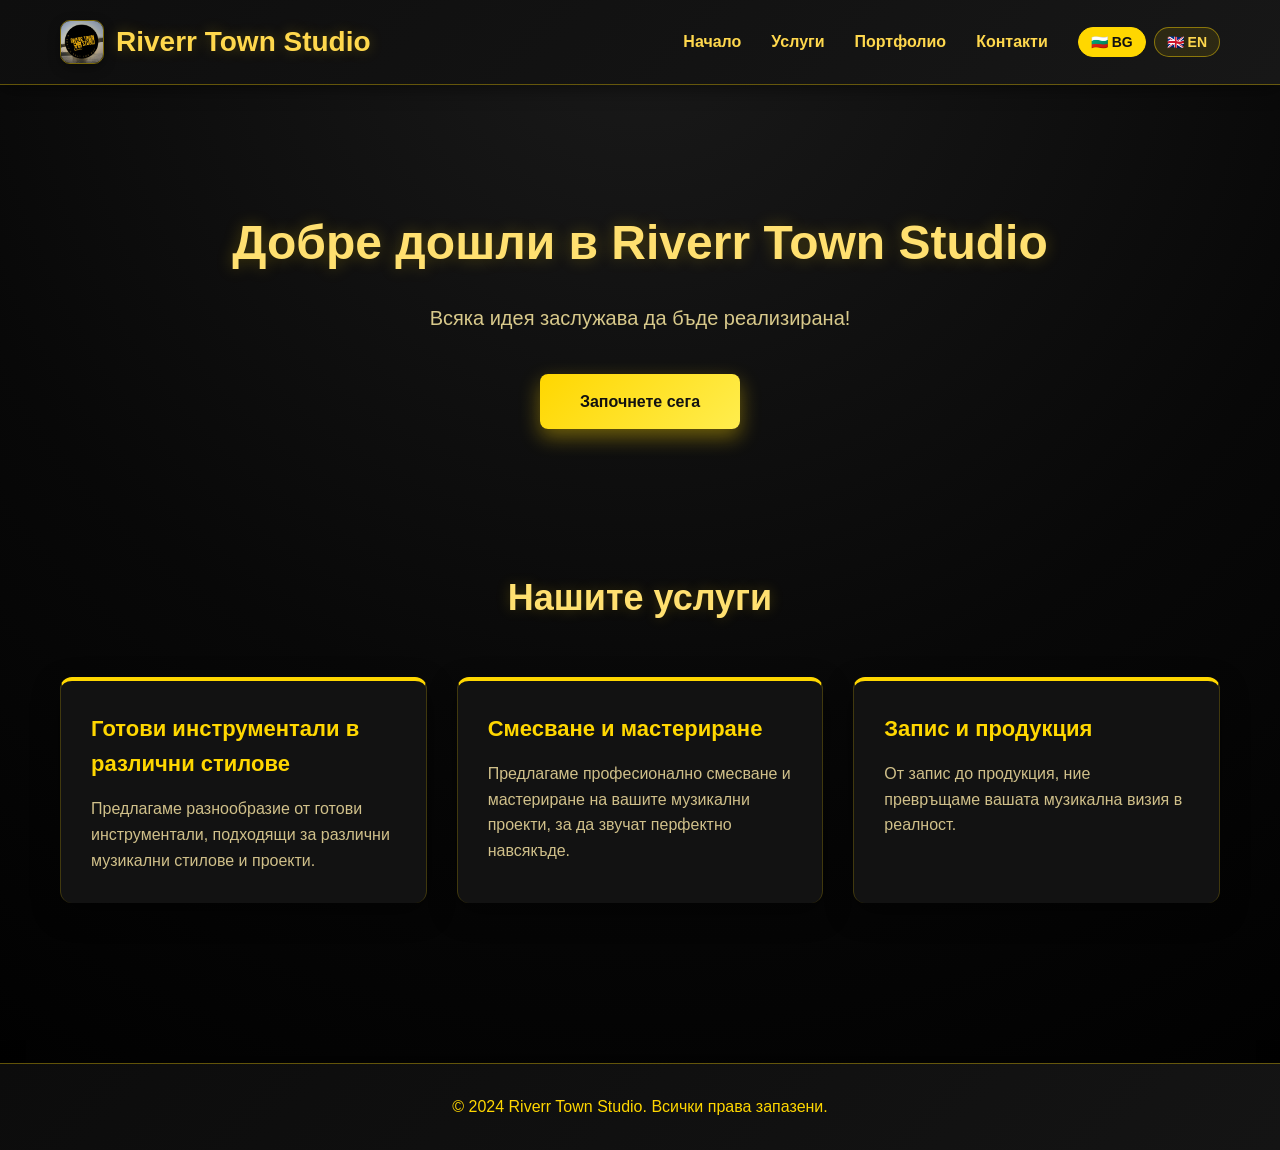
==== index.html @ 00ac1f30 "Add files via upload" ====
<!DOCTYPE html>
<html lang="bg">
<head>
    <meta charset="UTF-8">
    <meta name="viewport" content="width=device-width, initial-scale=1.0">
    <title>Riverr Town Studio</title>
    <link rel="stylesheet" href="styles.css">
    <style>
        .hero {
            max-width: 1200px;
            margin: 60px auto 0;
            padding: 60px 20px;
            text-align: center;
        }

        .hero h1 {
            font-size: 48px;
            margin-bottom: 20px;
            color: #ffe070;
            text-shadow: 0 0 16px rgba(255, 215, 0, 0.25);
        }

        .hero p {
            font-size: 20px;
            color: #d8c98b;
            margin-bottom: 40px;
        }

        .cta-button {
            display: inline-block;
            background: linear-gradient(135deg, #ffd700 0%, #ffed4e 100%);
            color: #111;
            padding: 15px 40px;
            border-radius: 8px;
            text-decoration: none;
            font-weight: bold;
            font-size: 16px;
            box-shadow: 0 8px 20px rgba(255, 215, 0, 0.4);
            transition: transform 0.3s ease, box-shadow 0.3s ease;
            border: none;
            cursor: pointer;
        }

        .cta-button:hover {
            transform: translateY(-3px);
            box-shadow: 0 12px 30px rgba(255, 215, 0, 0.6);
        }

        .features {
            max-width: 1200px;
            margin: 80px auto;
            padding: 0 20px;
        }

        .features h2 {
            text-align: center;
            font-size: 36px;
            margin-bottom: 50px;
            color: #ffe070;
            text-shadow: 0 0 14px rgba(255, 215, 0, 0.22);
        }

        .feature-grid {
            display: grid;
            grid-template-columns: repeat(auto-fit, minmax(120px, 1fr));
            gap: 30px;
            max-width: 1200px;
            margin: 0 auto;
        }

        .feature-card {
            background: #121212;
            padding: 30px;
            border-radius: 12px;
            box-shadow: 0 10px 28px rgba(0, 0, 0, 0.45);
            transition: transform 0.3s ease, box-shadow 0.3s ease;
            border-top: 4px solid #ffd700;
            border-left: 1px solid rgba(255, 215, 0, 0.2);
            border-right: 1px solid rgba(255, 215, 0, 0.2);
        }

        .feature-card:hover {
            transform: translateY(-8px);
            box-shadow: 0 15px 40px rgba(255, 215, 0, 0.3);
        }

        .feature-card h3 {
            color: #ffd700;
            margin-bottom: 15px;
            font-size: 22px;
        }

        .feature-card p {
            color: #d0c08a;
            font-size: 16px;
        }
    </style>
</head>
<body>
    <header>
        <nav>
            <div class="logo">
                <img src="logo.png" alt="Riverr Town Studio logo">
                <span>Riverr Town Studio</span>
            </div>
            <ul>
                <li><a href="index.html" data-i18n="nav_home">Начало</a></li>
                <li><a href="index.html#services" data-i18n="nav_services">Услуги</a></li>
                <li><a href="portfolio.html" data-i18n="nav_portfolio">Портфолио</a></li>
                <li><a href="contacts.html" data-i18n="nav_contact">Контакти</a></li>
                <li class="language-switch" aria-label="Избор на език / Language selection">
                    <button class="lang-btn active" data-lang="bg" type="button">🇧🇬 BG</button>
                    <button class="lang-btn" data-lang="en" type="button">🇬🇧 EN</button>
                </li>
            </ul>
        </nav>
    </header>

    <section class="hero" id="home">
        <h1 data-i18n="hero_title">Добре дошли в Riverr Town Studio</h1>
        <p data-i18n="hero_subtitle">Всяка идея заслужава да бъде реализирана!</p>
        <a class="cta-button" data-i18n="hero_cta" href="shop.html">Започнете сега</a>
    </section>

    <section class="features" id="services">
        <h2 data-i18n="services_title">Нашите услуги</h2>
        <div class="feature-grid">
            <div class="feature-card">
                <h3 data-i18n="feature_1_title">Готови инструментали в различни стилове</h3>
                <p data-i18n="feature_1_text">Предлагаме разнообразие от готови инструментали, подходящи за различни музикални стилове и проекти.</p>
            </div>
            <div class="feature-card">
                <h3 data-i18n="feature_2_title">Смесване и мастериране</h3>
                <p data-i18n="feature_2_text">Предлагаме професионално смесване и мастериране на вашите музикални проекти, за да звучат перфектно навсякъде.</p>
            </div>
            <div class="feature-card">
                <h3 data-i18n="feature_3_title">Запис и продукция</h3>
                <p data-i18n="feature_3_text">От запис до продукция, ние превръщаме вашата музикална визия в реалност.</p>
            </div>
        </div>
    </section>

    <footer>
        <p data-i18n="footer_text">&copy; 2024 Riverr Town Studio. Всички права запазени.</p>
    </footer>

    <script>
        const translations = {
            bg: {
                nav_home: "Начало",
                nav_services: "Услуги",
                nav_portfolio: "Портфолио",
                nav_contact: "Контакти",
                hero_title: "Добре дошли в Riverr Town Studio",
                hero_subtitle: "Всяка идея заслужава да бъде реализирана!",
                hero_cta: "Започнете сега",
                services_title: "Нашите услуги",
                feature_1_title: "Готови инструментали в различни стилове",
                feature_1_text: "Предлагаме разнообразие от готови инструментали, подходящи за различни музикални стилове и проекти.",
                feature_2_title: "Смесване и мастериране",
                feature_2_text: "Предлагаме професионално смесване и мастериране на вашите музикални проекти, за да звучат перфектно навсякъде.",
                feature_3_title: "Запис и продукция",
                feature_3_text: "От запис до продукция, ние превръщаме вашата музикална визия в реалност.",
                footer_text: "&copy; 2024 Riverr Town Studio. Всички права запазени.",
                page_title: "Riverr Town Studio"
            },
            en: {
                nav_home: "Home",
                nav_services: "Services",
                nav_portfolio: "Portfolio",
                nav_contact: "Contact",
                hero_title: "Welcome to Riverr Town Studio",
                hero_subtitle: "Every idea deserves to be brought to life!",
                hero_cta: "Get Started",
                services_title: "Our Services",
                feature_1_title: "Ready-Made Instrumentals in Various Styles",
                feature_1_text: "We offer a diverse range of ready-made instrumentals suitable for different music genres and creative projects.",
                feature_2_title: "Mixing and Mastering",
                feature_2_text: "We provide professional mixing and mastering for your music projects, so they sound perfect everywhere.",
                feature_3_title: "Recording and Production",
                feature_3_text: "From recording to production, we turn your musical vision into reality.",
                footer_text: "&copy; 2024 Riverr Town Studio. All rights reserved.",
                page_title: "Riverr Town Studio"
            }
        };

        const languageButtons = document.querySelectorAll('.lang-btn');
        const translatableElements = document.querySelectorAll('[data-i18n]');

        function setLanguage(lang) {
            const selectedLanguage = translations[lang] ? lang : 'bg';

            translatableElements.forEach((element) => {
                const key = element.getAttribute('data-i18n');
                if (translations[selectedLanguage][key]) {
                    element.innerHTML = translations[selectedLanguage][key];
                }
            });

            document.documentElement.lang = selectedLanguage;
            document.title = translations[selectedLanguage].page_title;
            localStorage.setItem('riverrtown-language', selectedLanguage);

            languageButtons.forEach((button) => {
                button.classList.toggle('active', button.dataset.lang === selectedLanguage);
            });
        }

        languageButtons.forEach((button) => {
            button.addEventListener('click', () => {
                setLanguage(button.dataset.lang);
            });
        });

        setLanguage(localStorage.getItem('riverrtown-language') || 'bg');
    </script>
</body>
</html>
---- styles.css ----
* {
    margin: 0;
    padding: 0;
    box-sizing: border-box;
}

body {
    font-family: 'Segoe UI', Tahoma, Geneva, Verdana, sans-serif;
    background: radial-gradient(circle at top, #1a1a1a 0%, #080808 55%, #000000 100%);
    color: #f4d44d;
    line-height: 1.6;
    min-height: 100vh;
    display: flex;
    flex-direction: column;
}

header {
    background: linear-gradient(135deg, #0e0e0e 0%, #171717 100%);
    padding: 20px 0;
    box-shadow: 0 4px 18px rgba(0, 0, 0, 0.45);
    position: sticky;
    top: 0;
    z-index: 100;
    border-bottom: 1px solid rgba(255, 215, 0, 0.35);
}

nav {
    max-width: 1200px;
    margin: 0 auto;
    padding: 0 20px;
    display: flex;
    justify-content: space-between;
    align-items: center;
}

.logo {
    display: flex;
    align-items: center;
    gap: 12px;
    font-size: 28px;
    font-weight: bold;
    color: #ffd84d;
    text-shadow: 0 0 14px rgba(255, 215, 0, 0.25);
}

.logo img {
    width: 44px;
    height: 44px;
    object-fit: cover;
    border-radius: 10px;
    border: 1px solid rgba(255, 215, 0, 0.45);
    box-shadow: 0 4px 12px rgba(0, 0, 0, 0.35);
}

.logo span {
    line-height: 1;
}

nav ul {
    list-style: none;
    display: flex;
    gap: 30px;
    align-items: center;
    flex-wrap: wrap;
    justify-content: center;
}

nav a {
    text-decoration: none;
    color: #ffd84d;
    font-weight: 600;
    transition: color 0.3s ease;
}

nav a:hover {
    color: #fff3a6;
}

.language-switch {
    display: flex;
    gap: 8px;
}

.lang-btn {
    border: 1px solid rgba(255, 215, 0, 0.45);
    background: rgba(255, 215, 0, 0.1);
    border-radius: 999px;
    padding: 6px 12px;
    font-size: 14px;
    font-weight: 700;
    color: #ffd84d;
    cursor: pointer;
    transition: transform 0.2s ease, background-color 0.2s ease;
}

.lang-btn:hover {
    transform: translateY(-1px);
    background: rgba(255, 215, 0, 0.2);
}

.lang-btn.active {
    background: #ffd700;
    color: #111;
    border-color: #ffd700;
}

footer {
    background: linear-gradient(135deg, #0c0c0c 0%, #141414 100%);
    color: #ffd700;
    text-align: center;
    padding: 30px 20px;
    margin-top: 80px;
    box-shadow: 0 -4px 16px rgba(0, 0, 0, 0.45);
    border-top: 1px solid rgba(255, 215, 0, 0.35);
}

footer p {
    margin: 0;
}

@media (max-width: 900px) {
    nav {
        flex-direction: column;
        gap: 12px;
    }

    nav ul {
        gap: 16px;
    }
}
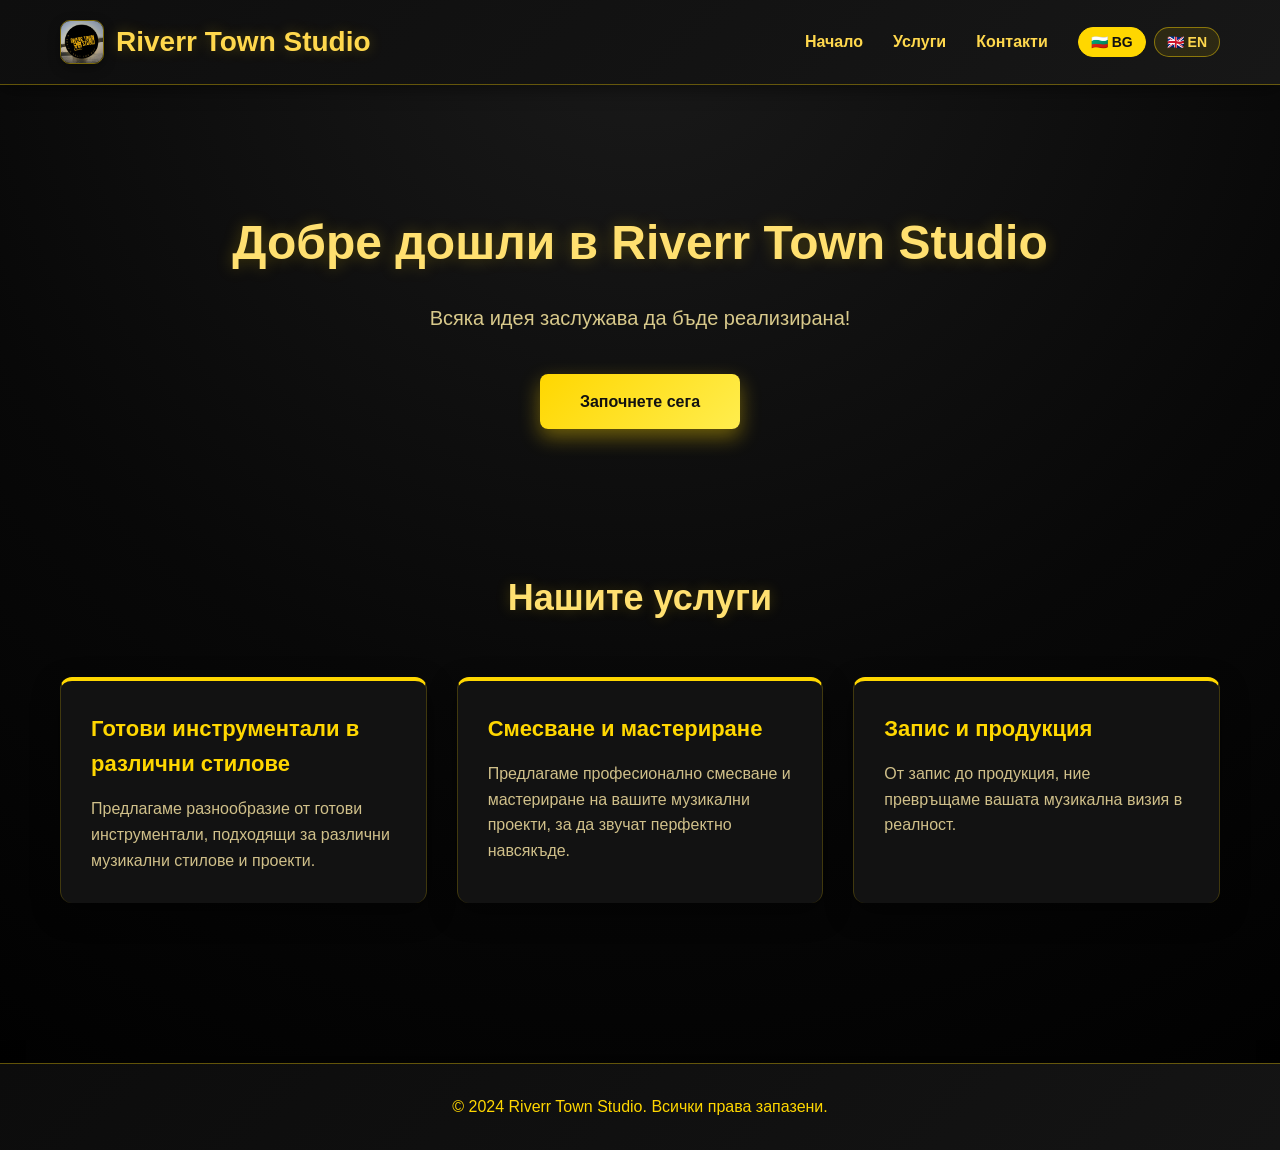
==== commit 20e0c3f6: "Add files via upload" ====
--- a/index.html
+++ b/index.html
@@ -106,7 +106,7 @@
             <ul>
                 <li><a href="index.html" data-i18n="nav_home">Начало</a></li>
                 <li><a href="index.html#services" data-i18n="nav_services">Услуги</a></li>
-                <li><a href="portfolio.html" data-i18n="nav_portfolio">Портфолио</a></li>
+                
                 <li><a href="contacts.html" data-i18n="nav_contact">Контакти</a></li>
                 <li class="language-switch" aria-label="Избор на език / Language selection">
                     <button class="lang-btn active" data-lang="bg" type="button">🇧🇬 BG</button>
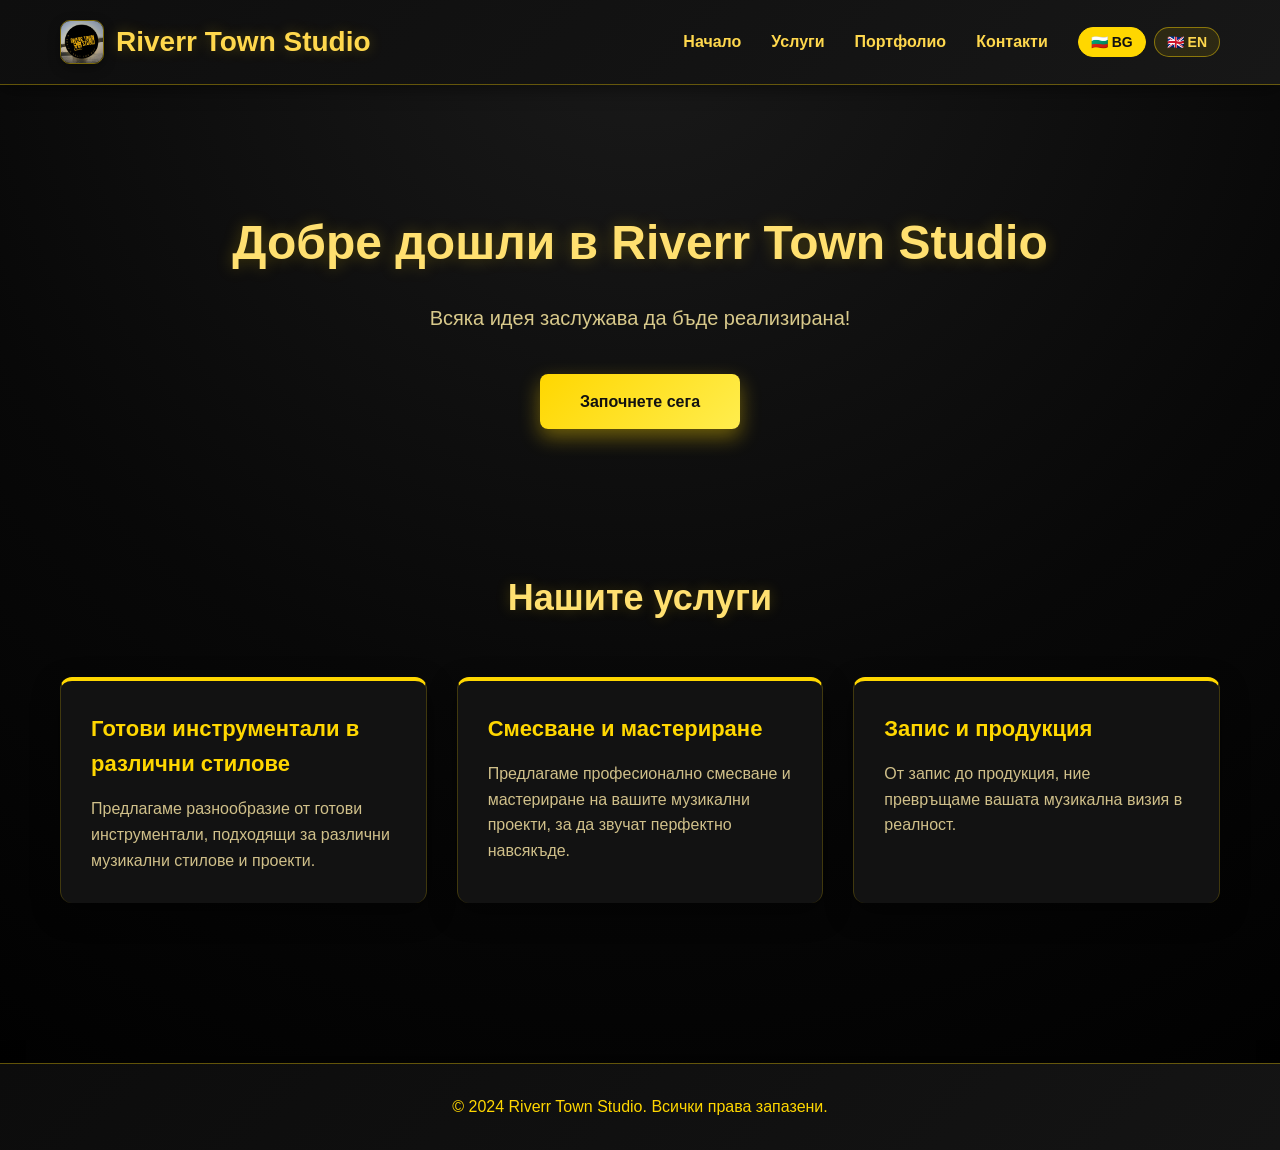
==== commit ffddfb90: "Add files via upload" ====
--- a/index.html
+++ b/index.html
@@ -106,7 +106,7 @@
             <ul>
                 <li><a href="index.html" data-i18n="nav_home">Начало</a></li>
                 <li><a href="index.html#services" data-i18n="nav_services">Услуги</a></li>
-                
+                <li><a href="portfolio.html" data-i18n="nav_portfolio">Портфолио</a></li>
                 <li><a href="contacts.html" data-i18n="nav_contact">Контакти</a></li>
                 <li class="language-switch" aria-label="Избор на език / Language selection">
                     <button class="lang-btn active" data-lang="bg" type="button">🇧🇬 BG</button>
